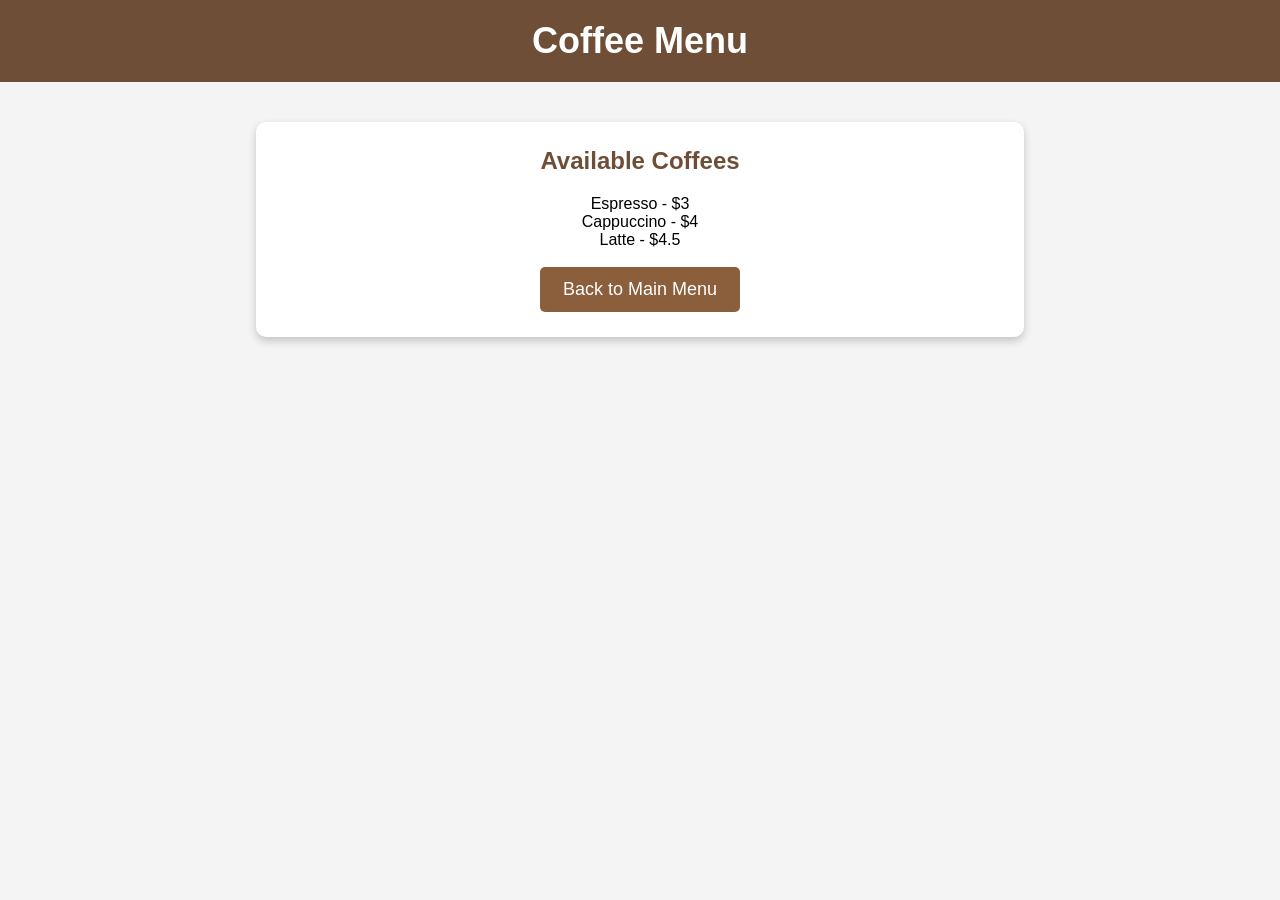
==== coffee.html @ eccfa86a "add coffee menu" ====
<!DOCTYPE html>
<html>
<head>
    <title>Coffee Menu</title>
    <link rel="stylesheet" href="style.css">
</head>
<body>

<header>
    <h1>Coffee Menu</h1>
</header>

<section id="menu">
    <h2>Available Coffees</h2>
    <p>Espresso - $3</p>
    <p>Cappuccino - $4</p>
    <p>Latte - $4.5</p>

    <br>
    <a href="index.html">
        <button>Back to Main Menu</button>
    </a>
</section>

</body>
</html>
---- style.css ----
/* Reset some default spacing */
*{
    margin: 0;
    padding: 0;
    box-sizing: border-box;
}

/* Body styling */
body{
    font-family: Arial, sans-serif;
    background-color: #f4f4f4;
    text-align: center;
}

/* Header styling */
header{
    background-color: #6f4e37; /* Coffee brown */
    color: white;
    padding: 20px;
}

header h1{
    font-size: 36px;
}

/* Menu section */
#menu{
    margin: 40px auto;
    width: 60%;
    background-color: white;
    padding: 25px;
    border-radius: 10px;
    box-shadow: 0 4px 8px rgba(0,0,0,0.2);
}

#menu h2{
    margin-bottom: 20px;
    color: #6f4e37;
}

#menu ul{
    list-style: none;
    display: flex;
    justify-content: center;
    flex-wrap: wrap; /* Allows buttons to move to next line */
    gap: 15px;
}

/* Space between menu items */
#menu li{
    margin: 0;
}

/* Button styling */
#menu button{
    width: 200px;
    padding: 12px;
    font-size: 18px;
    background-color: #8b5e3c;
    color: white;
    border: none;
    border-radius: 5px;
    cursor: pointer;
    transition: 0.3s;
}

/* Hover effect */
#menu button:hover{
    background-color: #6f4e37;
    transform: scale(1.05);
}

/* Slideshow Container */
.slideshow{
    width: 80%;
    height: 500px;
    margin: 20px auto;
    position: relative;
    overflow: hidden;
    border-radius: 10px;
}

.slideshow img{
    position: absolute;
    top: 0;
    left: 0;
    width: 100%;
    height: 100%;
    object-fit: contain; /* shows full image */
    opacity: 0;
    animation: slideShow 16s infinite;
}

/* Delay each image */
.slideshow img:nth-child(1){
    animation-delay: 0s;
}
.slideshow img:nth-child(2){
    animation-delay: 4s;
}
.slideshow img:nth-child(3){
    animation-delay: 8s;
}
.slideshow img:nth-child(4){
    animation-delay: 12s;
}

/* Animation */
@keyframes slideShow{
    0%{
        opacity: 0;
    }
    10%{
        opacity: 1;
    }
    25%{
        opacity: 1;
    }
    35%{
        opacity: 0;
    }
    100%{
        opacity: 0;
    }
}
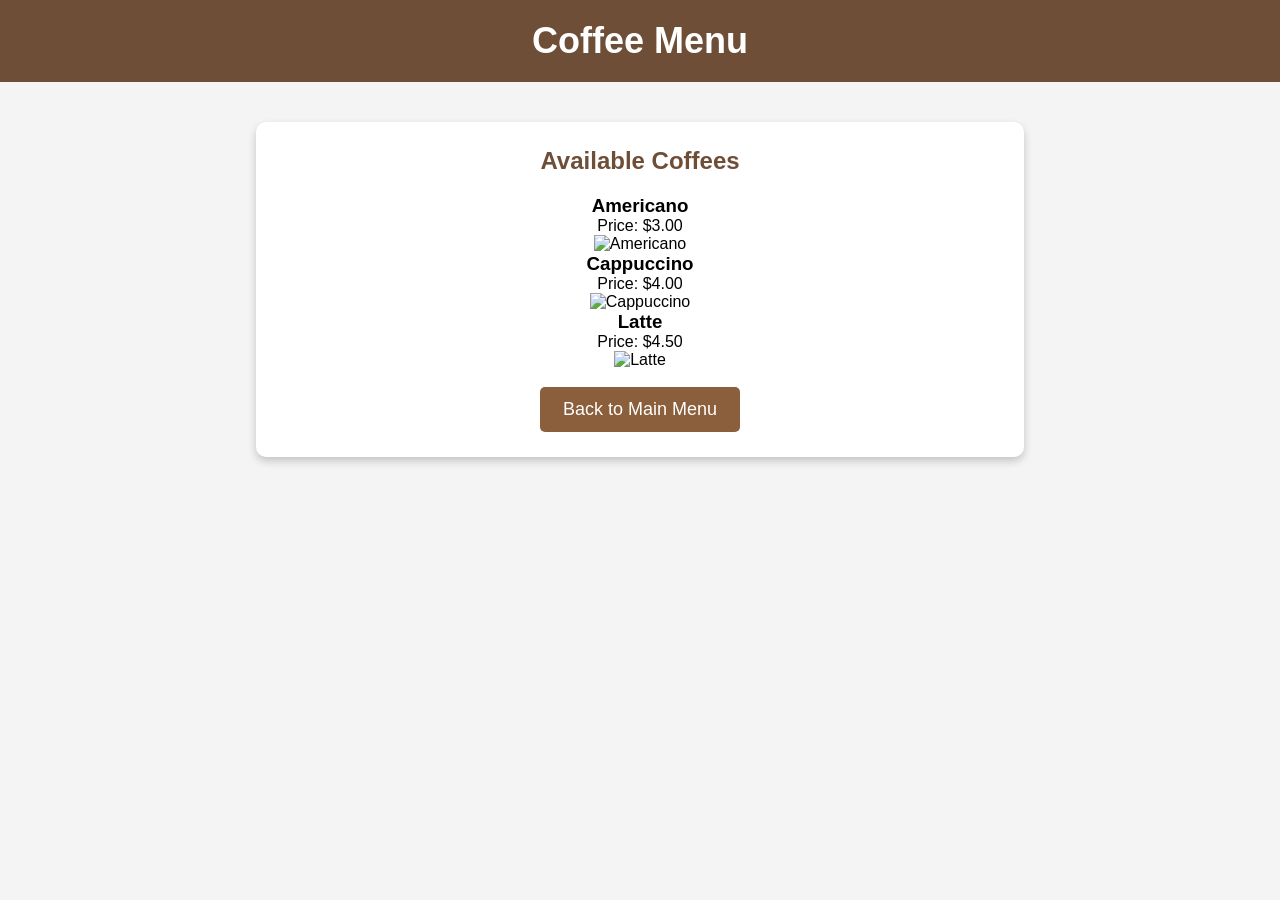
==== commit 1c00ac94: "Enhance coffee menu with new items and layout Updated coffee menu to include new coffee options with" ====
--- a/coffee.html
+++ b/coffee.html
@@ -12,15 +12,37 @@
 
 <section id="menu">
     <h2>Available Coffees</h2>
-    <p>Espresso - $3</p>
-    <p>Cappuccino - $4</p>
-    <p>Latte - $4.5</p>
+
+    <div class="coffee-card">
+        <div class="coffee-info">
+            <h3>Americano</h3>
+            <p>Price: $3.00</p>
+        </div>
+        <img src="assets/images/americano.jpg" alt="Americano">
+    </div>
+
+    <div class="coffee-card">
+        <div class="coffee-info">
+            <h3>Cappuccino</h3>
+            <p>Price: $4.00</p>
+        </div>
+        <img src="assets/images/cappuccino.jpg" alt="Cappuccino">
+    </div>
+
+    <div class="coffee-card">
+        <div class="coffee-info">
+            <h3>Latte</h3>
+            <p>Price: $4.50</p>
+        </div>
+        <img src="assets/images/latte.jpg" alt="Latte">
+    </div>
 
     <br>
+
     <a href="index.html">
         <button>Back to Main Menu</button>
     </a>
 </section>
 
 </body>
-</html>+</html>
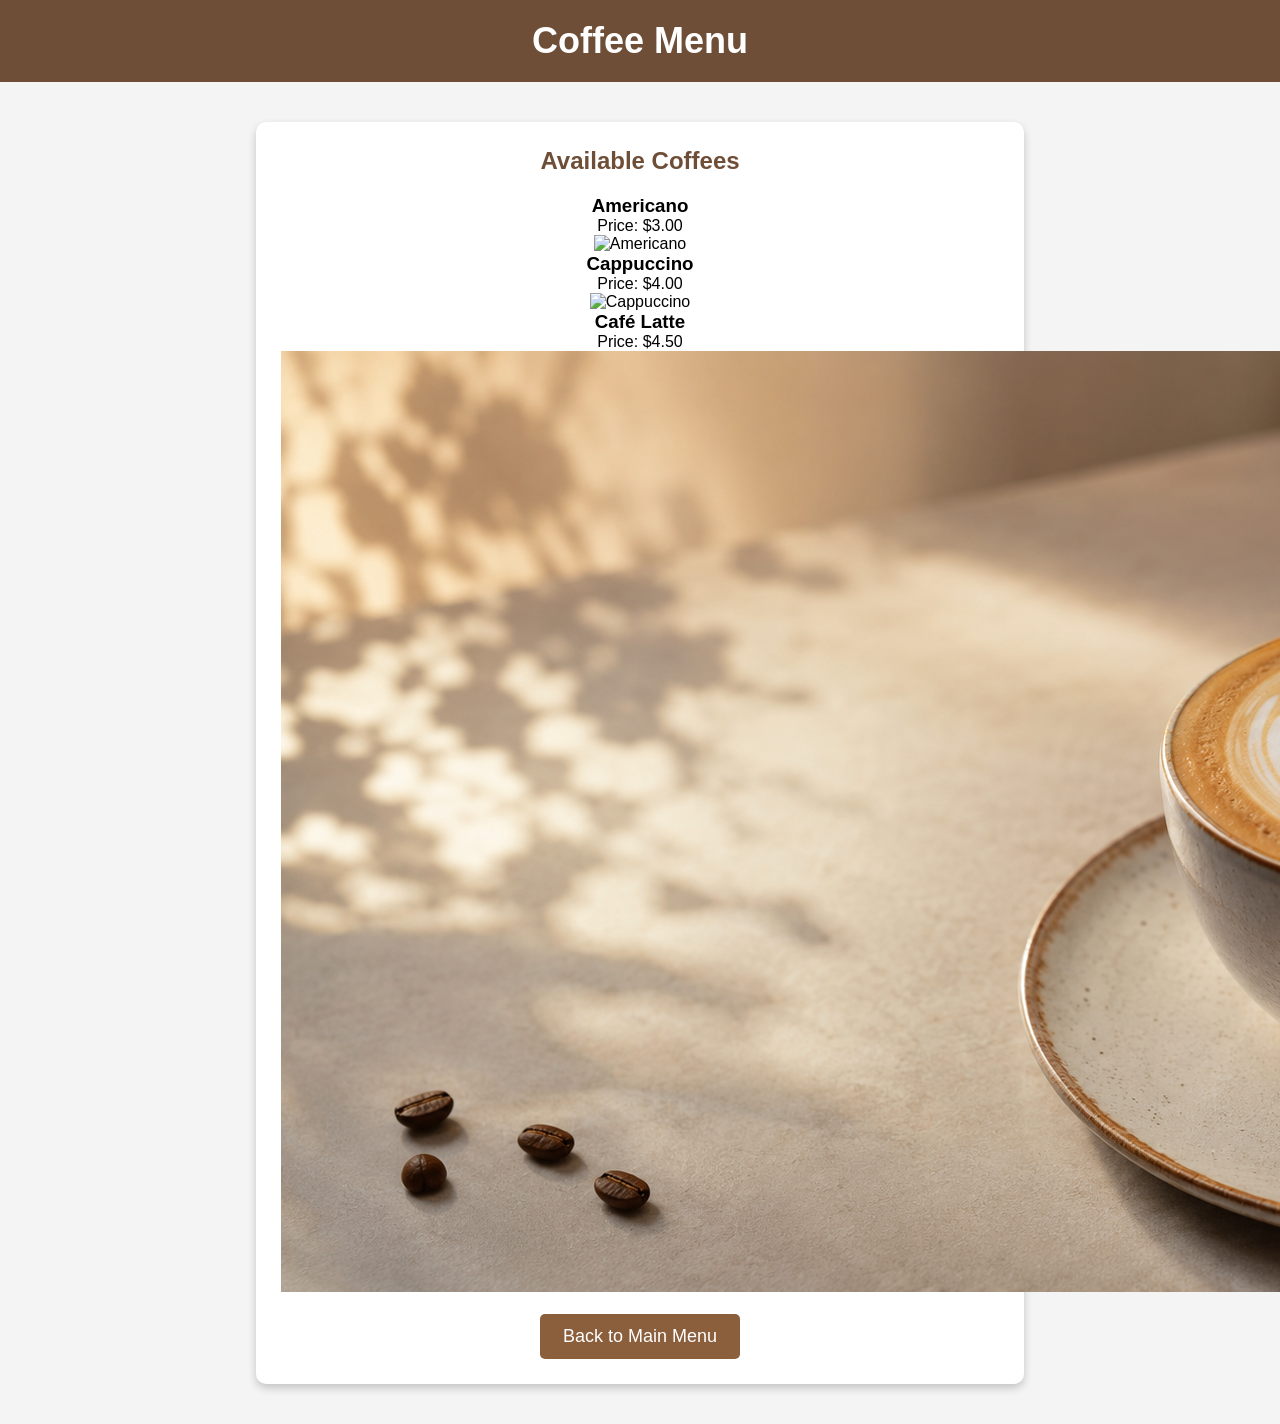
==== commit 880e58ed: "Add 'Café Latte' to coffee menu Updated coffee menu to include 'Café Latte' and corrected image alt " ====
--- a/coffee.html
+++ b/coffee.html
@@ -18,7 +18,7 @@
             <h3>Americano</h3>
             <p>Price: $3.00</p>
         </div>
-        <img src="assets/images/americano.jpg" alt="Americano">
+        <img src="assets/images/americano.png" alt="Americano">
     </div>
 
     <div class="coffee-card">
@@ -26,15 +26,15 @@
             <h3>Cappuccino</h3>
             <p>Price: $4.00</p>
         </div>
-        <img src="assets/images/cappuccino.jpg" alt="Cappuccino">
+        <img src="assets/images/cappuccino.png" alt="Cappuccino">
     </div>
 
     <div class="coffee-card">
         <div class="coffee-info">
-            <h3>Latte</h3>
+            <h3>Café Latte</h3>
             <p>Price: $4.50</p>
         </div>
-        <img src="assets/images/latte.jpg" alt="Latte">
+        <img src="assets/images/Café Latte.png" alt="Café Latte">
     </div>
 
     <br>
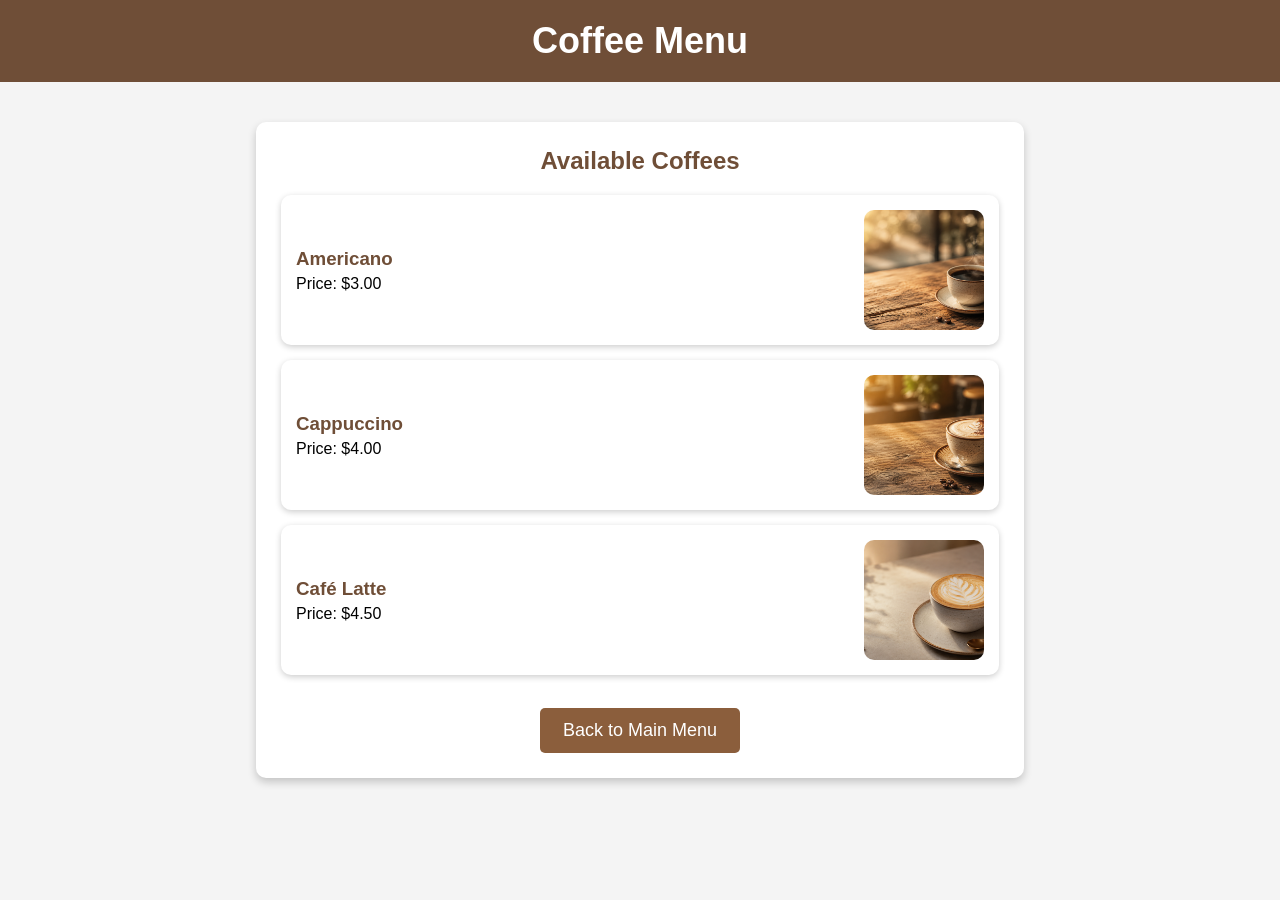
==== commit d8d02384: "fix error" ====
--- a/coffee.html
+++ b/coffee.html
@@ -18,7 +18,7 @@
             <h3>Americano</h3>
             <p>Price: $3.00</p>
         </div>
-        <img src="assets/images/americano.png" alt="Americano">
+        <img src="assets/images/Americano.png" alt="Americano">
     </div>
 
     <div class="coffee-card">
@@ -26,7 +26,7 @@
             <h3>Cappuccino</h3>
             <p>Price: $4.00</p>
         </div>
-        <img src="assets/images/cappuccino.png" alt="Cappuccino">
+        <img src="assets/images/Cappuccino.png" alt="Cappuccino">
     </div>
 
     <div class="coffee-card">
--- a/style.css
+++ b/style.css
@@ -123,3 +123,44 @@
         opacity: 0;
     }
 }
+
+/* Coffee Cards */
+.coffee-card{
+    display: flex;
+    justify-content: space-between;
+    align-items: center;
+    background: white;
+    margin: 15px 0;
+    padding: 15px;
+    border-radius: 10px;
+    box-shadow: 0 2px 6px rgba(0,0,0,0.2);
+}
+
+.coffee-info{
+    text-align: left;
+}
+
+.coffee-info h3{
+    color: #6f4e37;
+    margin-bottom: 5px;
+}
+
+.coffee-card img{
+    width: 120px;
+    height: 120px;
+    object-fit: cover;
+    border-radius: 10px;
+}
+
+@media (max-width: 768px){
+
+    .coffee-card{
+        flex-direction: column;
+        text-align: center;
+    }
+
+    .coffee-info{
+        text-align: center;
+        margin-bottom: 10px;
+    }
+}
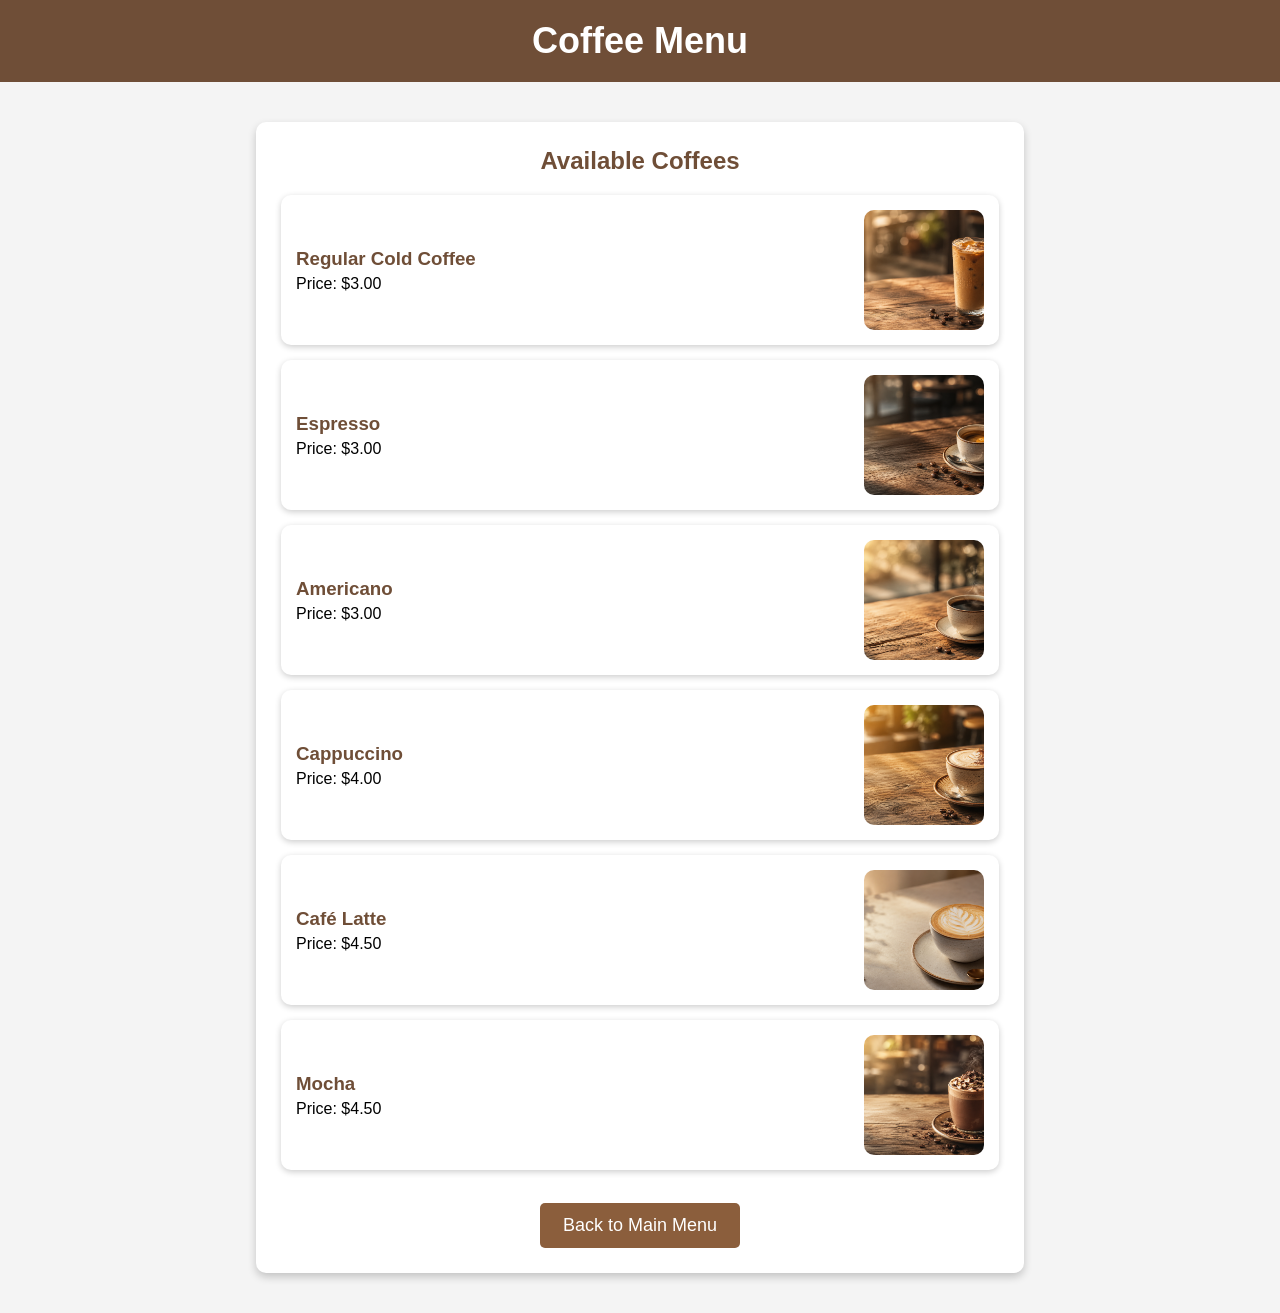
==== commit d5eddfc5: "add coffee items" ====
--- a/coffee.html
+++ b/coffee.html
@@ -12,6 +12,22 @@
 
 <section id="menu">
     <h2>Available Coffees</h2>
+
+    <div class="coffee-card">
+        <div class="coffee-info">
+            <h3>Regular Cold Coffee</h3>
+            <p>Price: $3.00</p>
+        </div>
+        <img src="assets/images/Regular Cold Coffee.png" alt="Regular Cold Coffee">
+    </div>
+
+    <div class="coffee-card">
+        <div class="coffee-info">
+            <h3>Espresso</h3>
+            <p>Price: $3.00</p>
+        </div>
+        <img src="assets/images/Espresso.png" alt="Espresso">
+    </div>
 
     <div class="coffee-card">
         <div class="coffee-info">
@@ -37,6 +53,14 @@
         <img src="assets/images/Café Latte.png" alt="Café Latte">
     </div>
 
+    <div class="coffee-card">
+        <div class="coffee-info">
+            <h3>Mocha</h3>
+            <p>Price: $4.50</p>
+        </div>
+        <img src="assets/images/Mocha.png" alt="Mocha">
+    </div>
+
     <br>
 
     <a href="index.html">
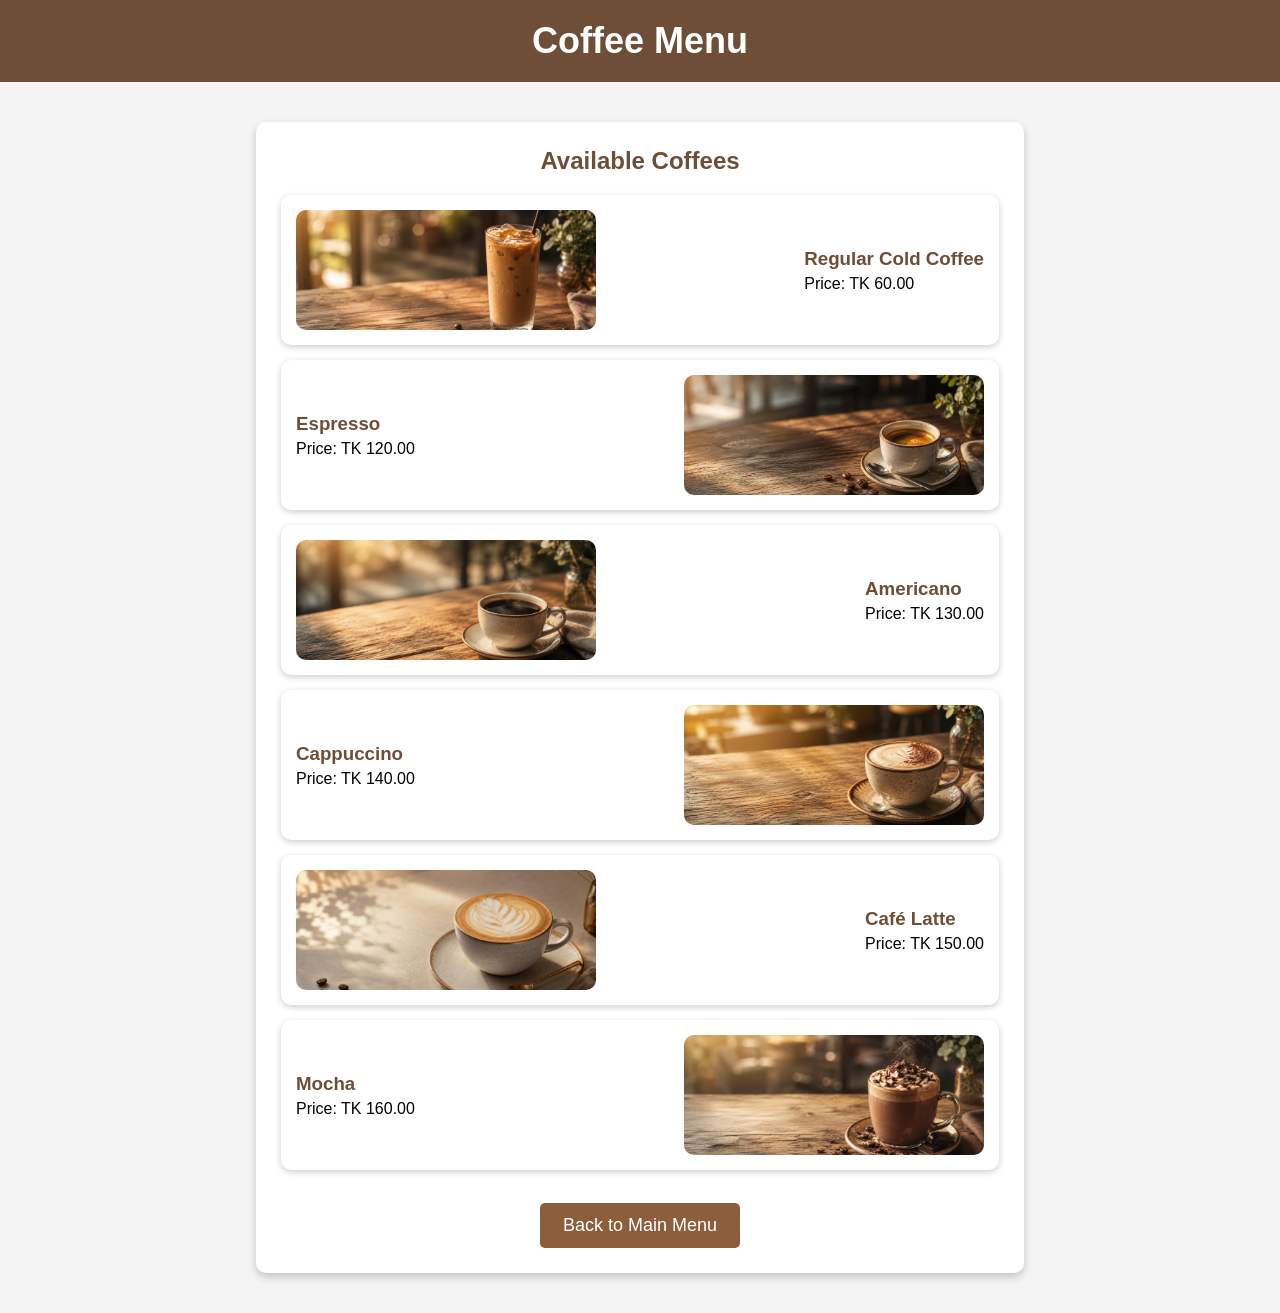
==== commit cd2df33c: "Update coffee.html" ====
--- a/coffee.html
+++ b/coffee.html
@@ -16,7 +16,7 @@
     <div class="coffee-card">
         <div class="coffee-info">
             <h3>Regular Cold Coffee</h3>
-            <p>Price: $3.00</p>
+            <p>Price: TK 60.00</p>
         </div>
         <img src="assets/images/Regular Cold Coffee.png" alt="Regular Cold Coffee">
     </div>
@@ -24,7 +24,7 @@
     <div class="coffee-card">
         <div class="coffee-info">
             <h3>Espresso</h3>
-            <p>Price: $3.00</p>
+            <p>Price: TK 120.00</p>
         </div>
         <img src="assets/images/Espresso.png" alt="Espresso">
     </div>
@@ -32,7 +32,7 @@
     <div class="coffee-card">
         <div class="coffee-info">
             <h3>Americano</h3>
-            <p>Price: $3.00</p>
+            <p>Price: TK 130.00</p>
         </div>
         <img src="assets/images/Americano.png" alt="Americano">
     </div>
@@ -40,7 +40,7 @@
     <div class="coffee-card">
         <div class="coffee-info">
             <h3>Cappuccino</h3>
-            <p>Price: $4.00</p>
+            <p>Price: TK 140.00</p>
         </div>
         <img src="assets/images/Cappuccino.png" alt="Cappuccino">
     </div>
@@ -48,7 +48,7 @@
     <div class="coffee-card">
         <div class="coffee-info">
             <h3>Café Latte</h3>
-            <p>Price: $4.50</p>
+            <p>Price: TK 150.00</p>
         </div>
         <img src="assets/images/Café Latte.png" alt="Café Latte">
     </div>
@@ -56,7 +56,7 @@
     <div class="coffee-card">
         <div class="coffee-info">
             <h3>Mocha</h3>
-            <p>Price: $4.50</p>
+            <p>Price: TK 160.00</p>
         </div>
         <img src="assets/images/Mocha.png" alt="Mocha">
     </div>
--- a/style.css
+++ b/style.css
@@ -136,7 +136,12 @@
     box-shadow: 0 2px 6px rgba(0,0,0,0.2);
 }
 
+/* Alternate card layout */
+    .coffee-card:nth-child(even){
+        flex-direction: row-reverse;
+    }
 .coffee-info{
+    
     text-align: left;
 }
 
@@ -146,7 +151,7 @@
 }
 
 .coffee-card img{
-    width: 120px;
+    width: 300px;
     height: 120px;
     object-fit: cover;
     border-radius: 10px;
@@ -154,13 +159,14 @@
 
 @media (max-width: 768px){
 
-    .coffee-card{
+    .coffee-card,
+    .coffee-card:nth-child(even){
         flex-direction: column;
-        text-align: center;
     }
 
     .coffee-info{
         text-align: center;
+        padding: 0;
         margin-bottom: 10px;
     }
-}
+}
